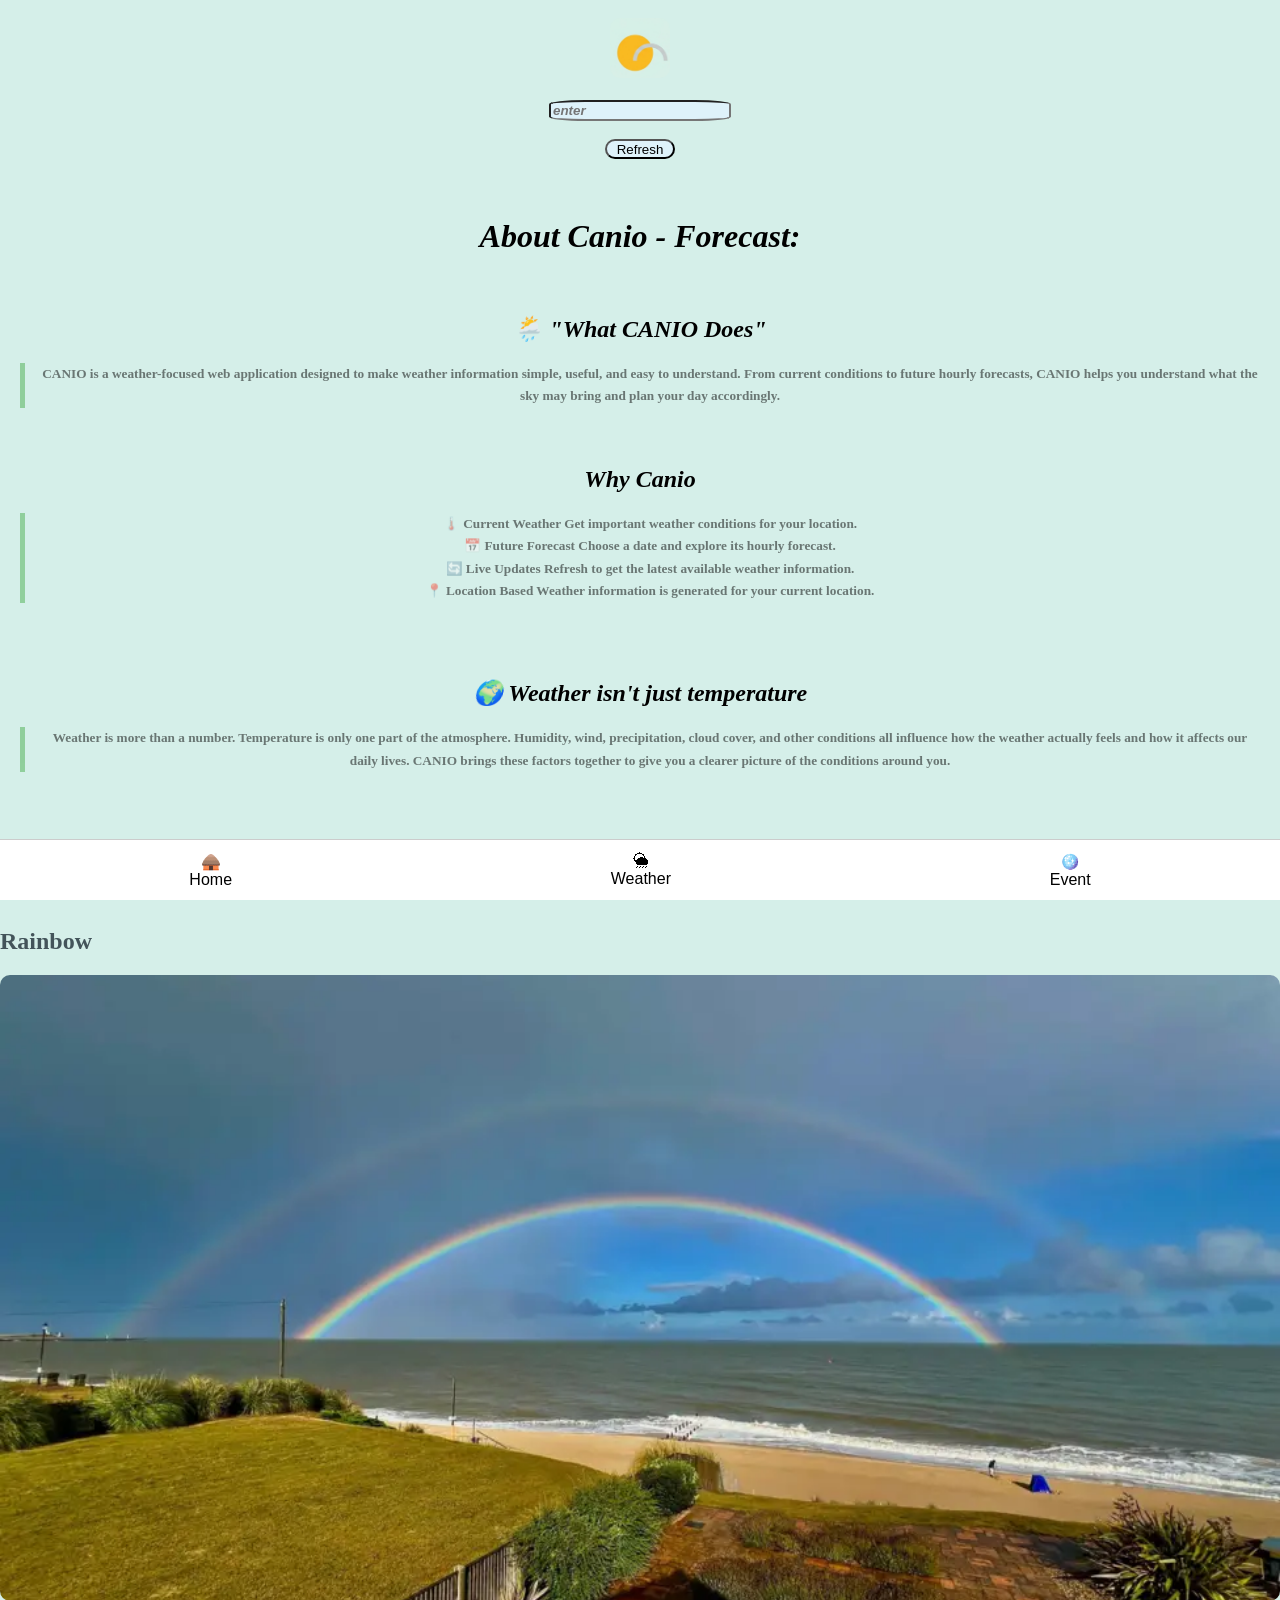
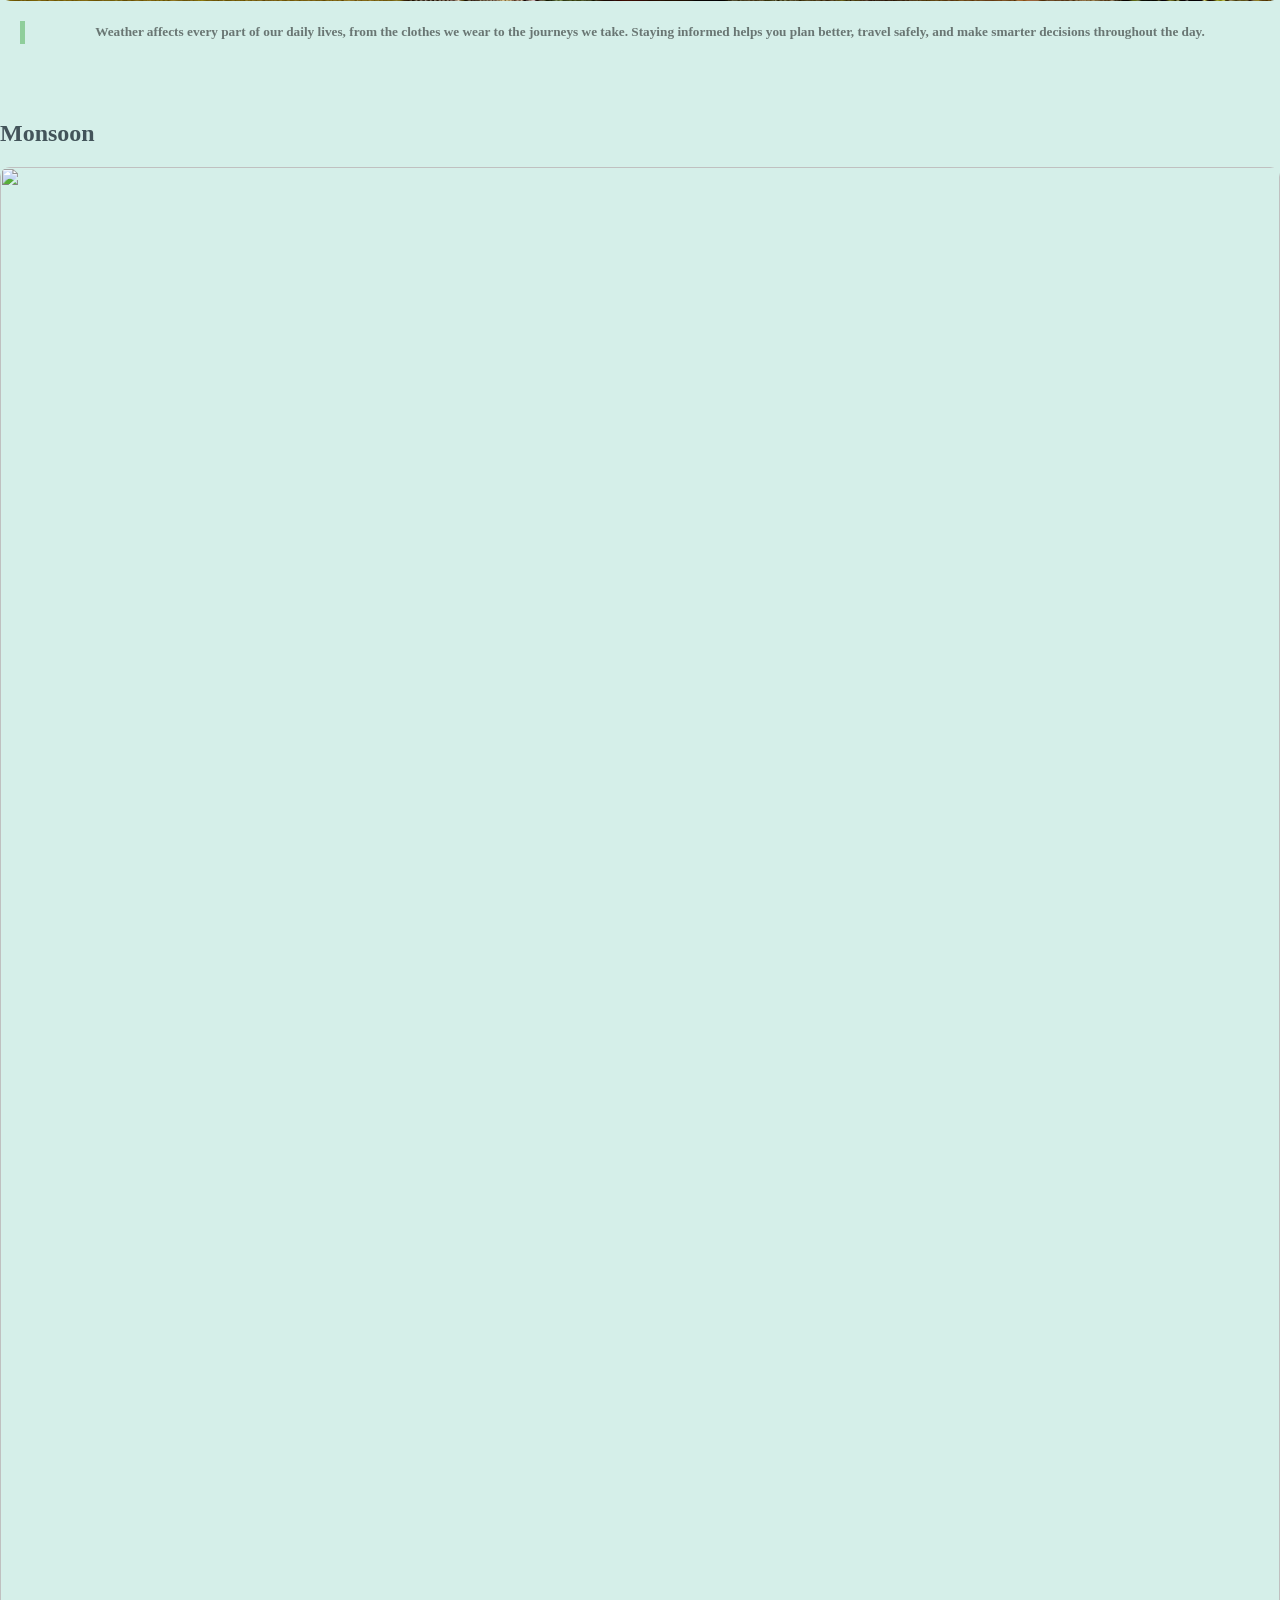
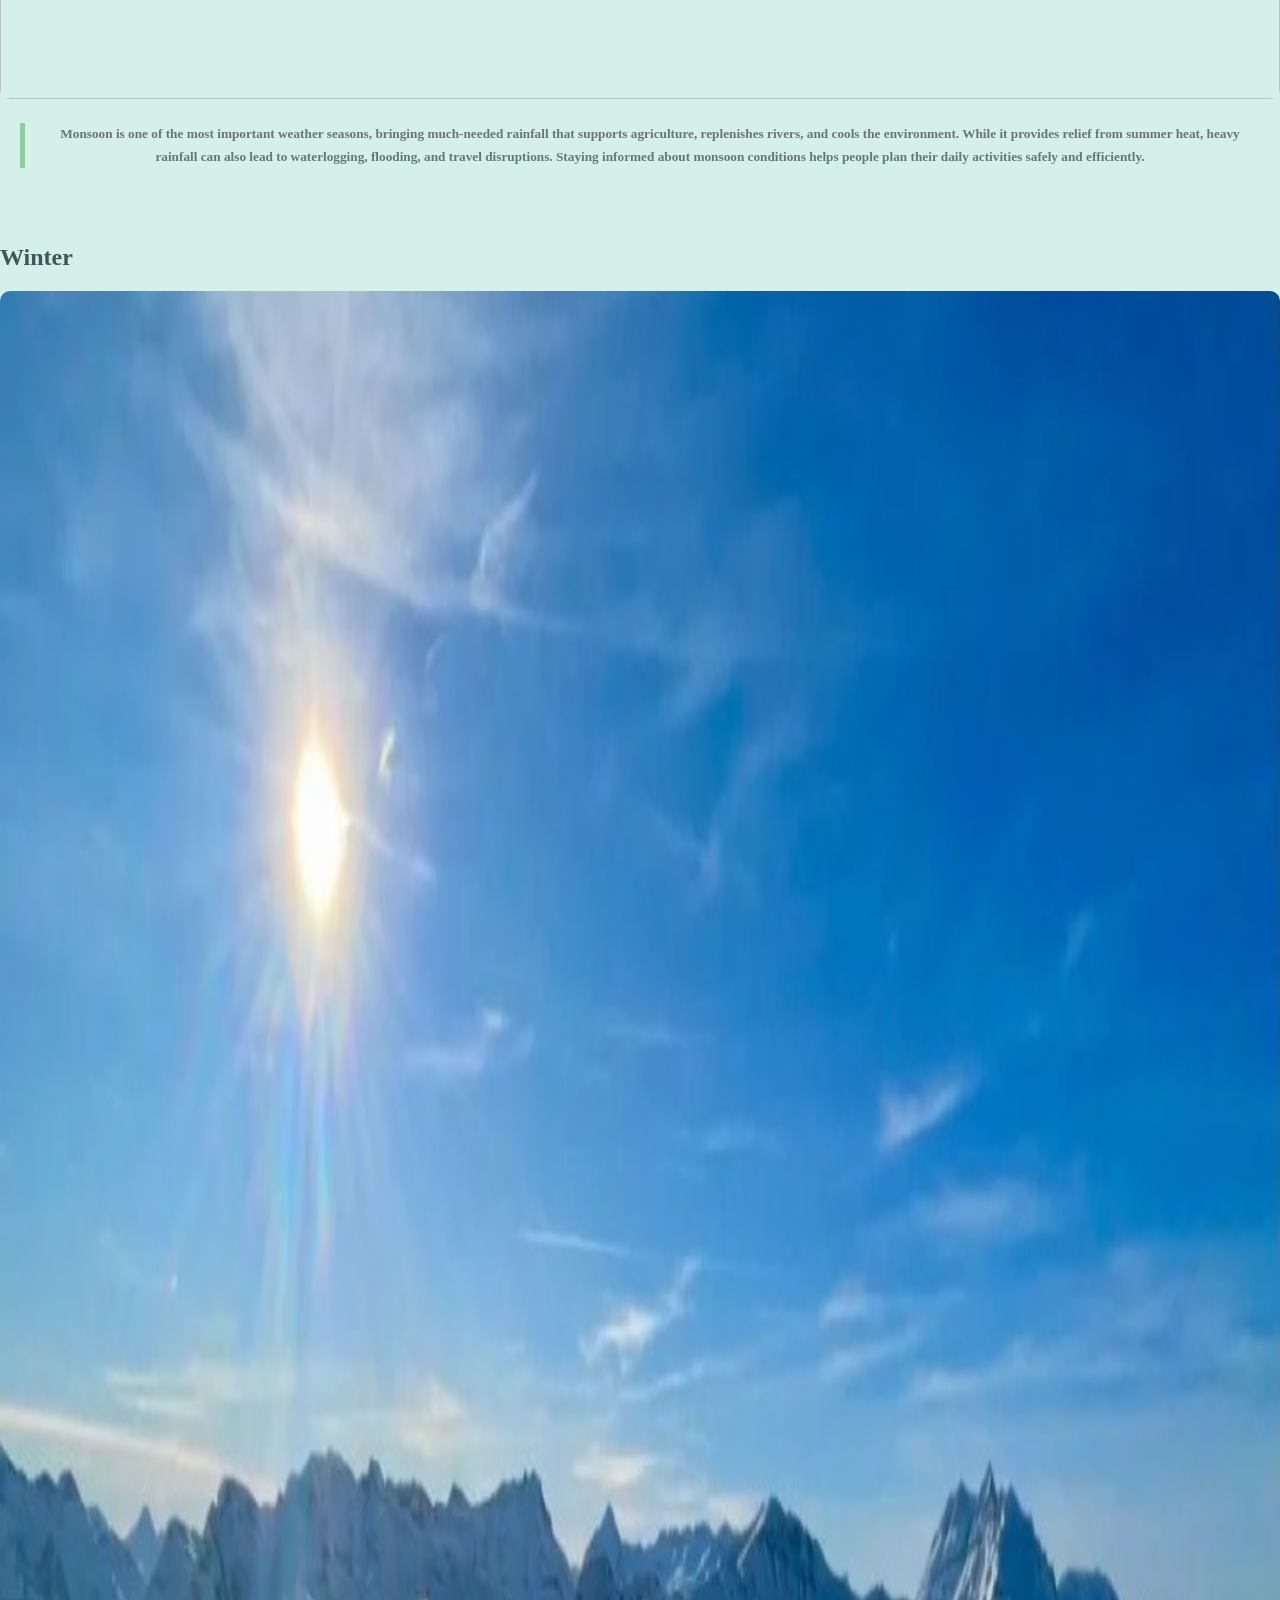
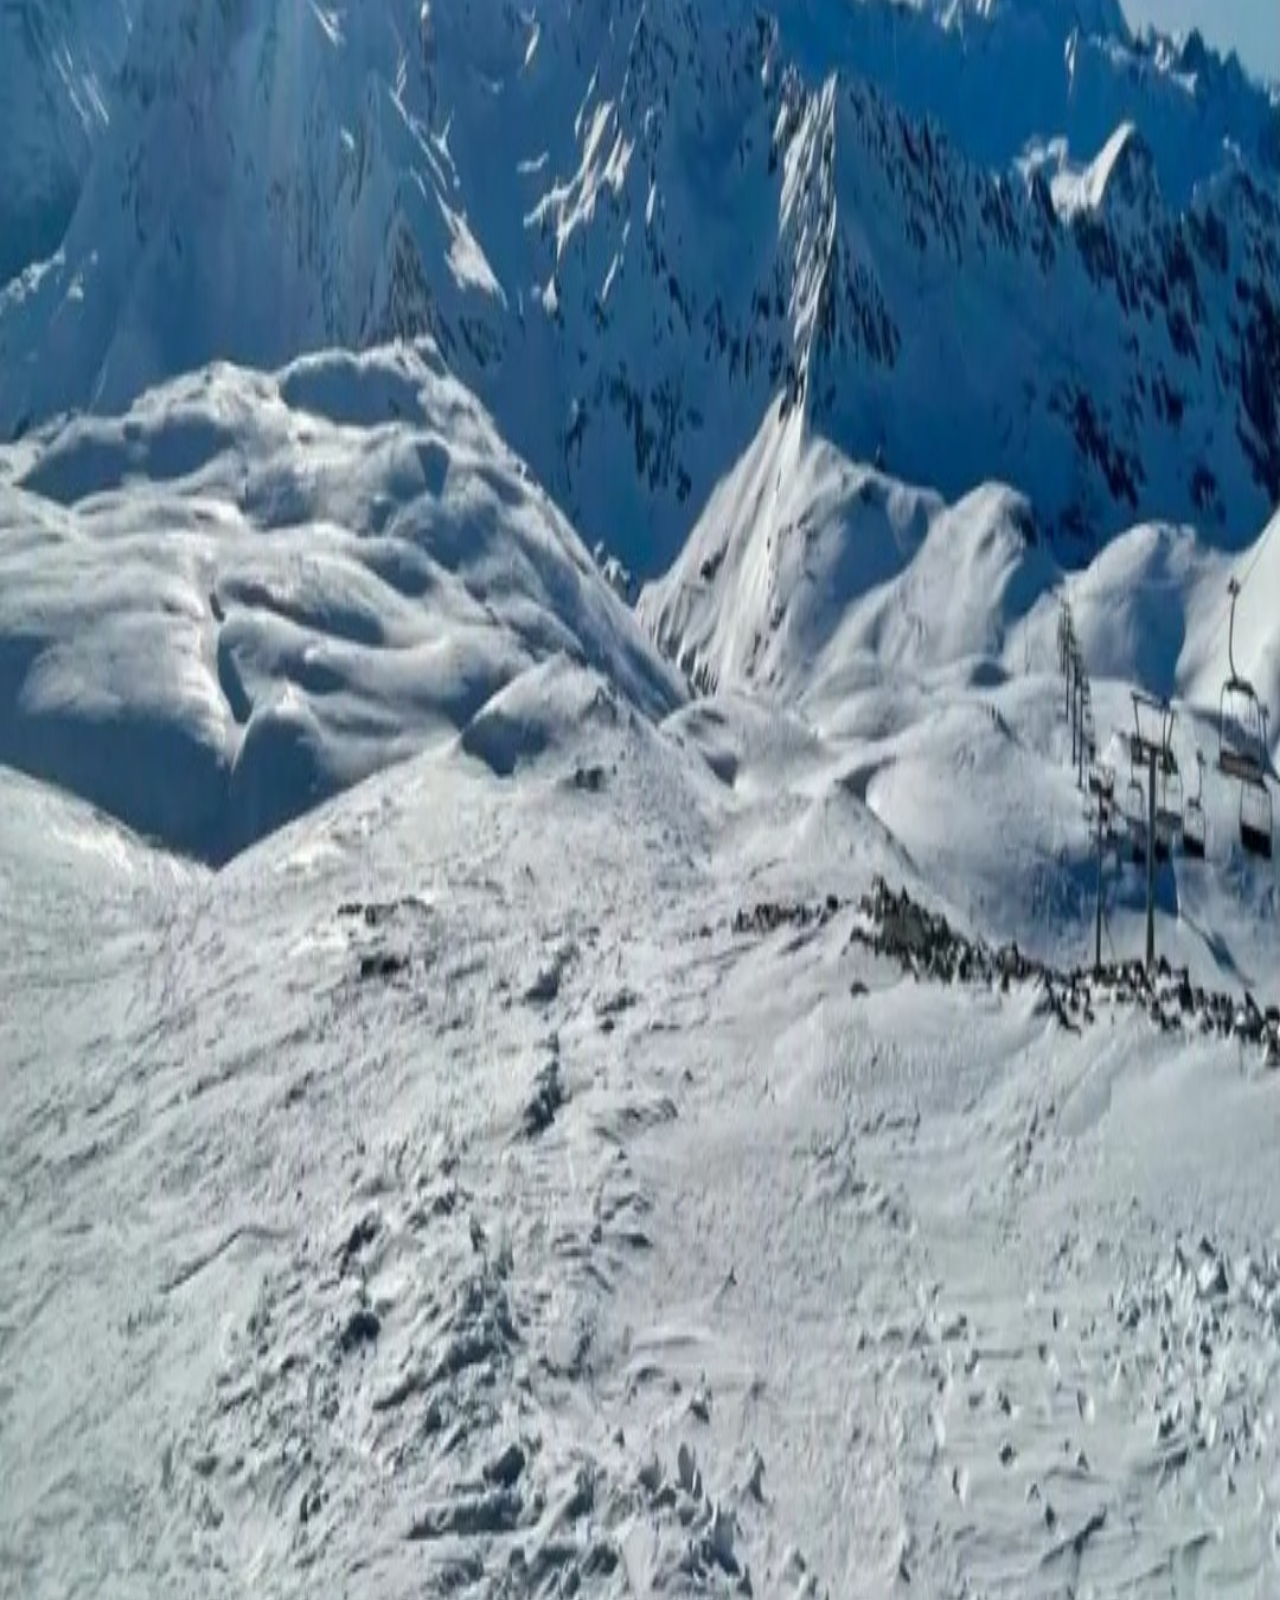
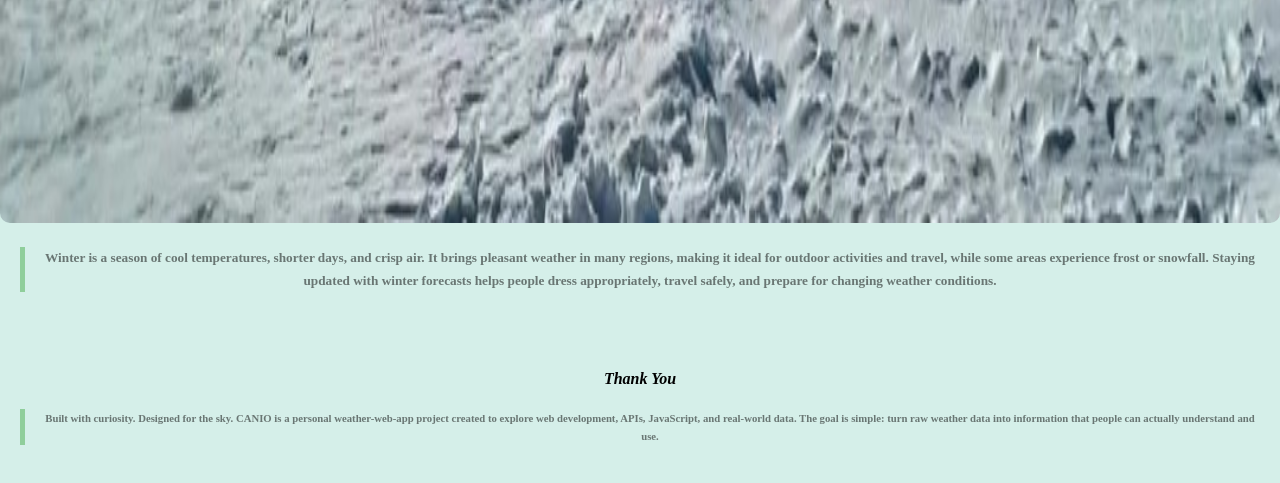
==== About.html @ 6ca68a66 "Add files via upload" ====
<!DOCTYPE html>
<html>

<head>
  <meta charset="UTF-8">
  <meta name="viewport" content="width=device-width, initial-scale=1">
  <title>Canio - ForeCast</title>
  <link rel="stylesheet" href="CSS1.css">
</head>
<body class="body001">
  <div class="border002">
    <br><img src="logo.png" class="logo"><br><br>
    <input type="text" id="username" placeholder="enter" class="a23"><br><br>
    <button onclick="getName()" class="a22">Refresh</button>
    <h2 id="message"></h2><br>
    <h1 style="font-style:italic;">About Canio - Forecast:</h1>
    <br>
    <h2 style="font-style:italic;">🌦️ "What CANIO Does"</h2>
    <h5>CANIO is a weather-focused web application designed to make weather information simple, useful, and easy to understand. From current conditions to future hourly forecasts, CANIO helps you understand what the sky may bring and plan your day accordingly.</h5><br>
    <h2 style="font-style:italic;">Why Canio</h2>
    <h5>
      🌡️ Current Weather
      Get important weather conditions for your location.<br>
      📅 Future Forecast
      Choose a date and explore its hourly forecast.<br>
      🔄 Live Updates
      Refresh to get the latest available weather information.<br>
      📍 Location Based
      Weather information is generated for your current location.</h5><br><br>
    <h2 style="font-style:italic;">🌍 Weather isn't just temperature</h2>
    <h5>Weather is more than a number.
    
    Temperature is only one part of the atmosphere. Humidity, wind, precipitation, cloud cover, and other conditions all influence how the weather actually feels and how it affects our daily lives. CANIO brings these factors together to give you a clearer picture of the conditions around you.</h5>
    <br><h1 style="font-style:italic;">Don't take risk? always first check weather</h1><br>
    <h2 class="a3">Rainbow</h2>
    <img src="pic.png" class="a2 a5">
    <h5>Weather affects every part of our daily lives, from the clothes we wear to the journeys we take. Staying informed helps you plan better, travel safely, and make smarter decisions throughout the day.</h5><br><br>
    <h2 class="a3">Monsoon</h2>
    <img src="pic2.jpg" class="a4">
    <h5>Monsoon is one of the most important weather seasons, bringing much-needed rainfall that supports agriculture, replenishes rivers, and cools the environment. While it provides relief from summer heat, heavy rainfall can also lead to waterlogging, flooding, and travel disruptions. Staying informed about monsoon conditions helps people plan their daily activities safely and efficiently.</h5>
    <br><br>
    <h2 class="a3">Winter</h2>
    <img src="Winter.jpeg" class="a4">
    <h5>Winter is a season of cool temperatures, shorter days, and crisp air. It brings pleasant weather in many regions, making it ideal for outdoor activities and travel, while some areas experience frost or snowfall. Staying updated with winter forecasts helps people dress appropriately, travel safely, and prepare for changing weather conditions.</h5>
    <br><br>
    <h4 style="font-style:italic">Thank You</h4>
    <h6>Built with curiosity. Designed for the sky.
      CANIO is a personal weather-web-app project created to explore web development, APIs, JavaScript, and real-world data. The goal is simple: turn raw weather data into information that people can actually understand and use.</h6>
    <br>
  </div>
  <div class="bottom-nav">
    <button onclick="redirectstarterpage()">🛖<br> Home</button>
    <button onclick="redirecthomepage()">🌦 <br>Weather</button>
    <button onclick="redirecteventpage()">🪩 <br>Event</button>
</div>
</body>
<script src="JS1.js"></script>
<script src="functions.js"></script>
</html>
---- CSS1.css ----
.border002{
  border-radius: 5px;
  border-left: 10px none grey;
  border-right: 10px none grey;
  border-top: 10px none #60648C;
  border-bottom: 10px none #60648C;
  min-height: 100vh;
  text-align: center;
}
.body002 {
  min-height: 100vh;
  transition: background 0.8s ease;
}

.sunny {
  background: linear-gradient(135deg, #FFD54F, #64B5F6);
}

.cloudy {
  background: linear-gradient(135deg, #B0BEC5, #78909C);
}

.rainy {
  background: linear-gradient(135deg, #37474F, #607D8B);
}

.storm {
  background: linear-gradient(135deg, #212121, #424242);
}

.snow {
  background: linear-gradient(135deg, #E3F2FD, #FFFFFF);
}

.night {
  background: linear-gradient(135deg, #0F172A, #1E293B);
}
input{
  border-radius: 5px;
}
button{
  border-radius: 10px;
}
.logo{
  width: 60px;
  height: 60px;
  border-radius: 10px;
}
h5{
  opacity: 0.5;
  border-left: 5px solid #4CAF50;
  padding-left: 15px;
  margin: 20px;
  line-height: 1.7;
}
h6{
  opacity: 0.5;
  border-left: 5px solid #4CAF50;
  padding-left: 15px;
  margin: 20px;
  line-height: 1.7;
}
.a2{
  height: 20%;
  width: 100%;
  object-fit:cover;
  display: block;
}
.a3{
  font-weight: bold;
  text-align: left;
  color: #43545A;
}
.a4{
  height: 100%;
  width: 100%;
  border-radius: 10px;
}
.bottom-nav {
    position: fixed;
    bottom: 0;
    left: 0;
    width: 100%;

    display: flex;
    justify-content: space-around;
    align-items: center;

    height: 60px;
    background: white;
    border-top: 1px solid #ccc;
}

.bottom-nav button {
    background: none;
    border: none;
    font-size: 16px;
}
.a5{
  border-radius: 10px;
}










.border001{  
  border-left:  7px #D5EFE9;  
  border-right:  7px #D5EFE9;  
  border-bottom:  7px #D5EFE9;  
  border-top: 7px #D5EFE9;  
  border-radius: 5px;  
  min-height: 400px;  
  min-width: 350px;  
  border-style: ridge ;  
  text-align: center;  
  border-width: 10px;  
}  


.body001 {
    margin: 0;
    min-height: 100vh;
    display: flex;
    justify-content: center;
    align-items: center
    padding-top: 20px;
    padding-bottom: 90px;
    box-sizing: border-box;
    background-color: #D5EFE9;
}


.body0010 {  
    margin: 0;  
    min-height: 100vh;  
    display: flex;
    justify-content: center;  
    align-items: center;  
    background-color: #D5EFE9;  
}  
.img001{  
  text-align: center;  
}  
.a10{  
  font-style: italic;  
  opacity: 50%;  
}  
.a7{  
  height: 30px;  
  width: 300px;  
  font-family: "Trebuchet MS", cursive;  
} 
.border003{
border-left:  7px #D5EFE9;  
  border-right:  7px #D5EFE9;  
  border-bottom:  7px #D5EFE9;  
  border-top: 7px #D5EFE9;  
  border-radius: 5px;  
  height: 100%;  
  width: 100%;  
  border-style: ridge ;  
  text-align: center;  
  border-width: 10px;  
}
.a21{
  height: 30px;
  width: 300px;
  font-family: "Trebuchet MS", cursive;
  animation: glow 2s infinite alternate;
}

@keyframes glow {
    from {
        box-shadow: 0 0 10px #4CAF50;
    }

    to {
        box-shadow:
            0 0 20px #4CAF50,
            0 0 40px #4CAF50,
            0 0 60px #4CAF50;
    }
} 
.a22{
  border-right: 15%;
  background-color:#DEF2FA;
  height: 20px;
  width: 70px;
}
.a23{
  background-color:#DEF2FA;
  border-radius: 20%;
  font-style: italic;
  font-weight: bold;
}
.event-body {
    min-height: 100vh;
    margin: 0;

    background: linear-gradient(
        135deg,
        #FF9933,
        #FFFFFF 45%,
        #FFFFFF 55%,
        #138808
    );
}
/* =========================
   CANIO WEATHER HOME
========================= */

.weather-card {
    width: min(92%, 500px);
    margin: 0 auto;
    padding: 25px;
    box-sizing: border-box;
    text-align: center;
}


/* LOGO */

.weather-logo {
    width: 75px;
    height: 75px;
    align-items: center;

    border-radius: 20px;

    box-shadow:
        0 5px 20px rgba(0, 0, 0, 0.15);
}


.canio-title {
    margin: 8px 0 0;

    font-size: 32px;

    letter-spacing: 3px;
}


.subtitle {
    opacity: 0.6;

    margin-top: 5px;
}


/* REFRESH */

.refresh-button {
    margin-top: 15px;

    padding: 12px 25px;

    border: none;

    border-radius: 25px;

    background: #ffffff;

    font-size: 15px;

    font-weight: bold;

    cursor: pointer;

    box-shadow:
        0 5px 15px rgba(0, 0, 0, 0.12);

    transition: 0.25s;
}


.refresh-button:hover {
    transform: translateY(-3px);

    box-shadow:
        0 8px 20px rgba(0, 0, 0, 0.18);
}


/* MAIN WEATHER */

.main-weather {
    margin-top: 35px;

    padding: 25px;

    border-radius: 25px;

    background: rgba(255, 255, 255, 0.55);
}


.current-label {
    font-size: 12px;

    letter-spacing: 2px;

    opacity: 0.55;
}


.main-temperature {
    font-size: 38px;

    margin: 10px 0;
}


.feels-like {
    opacity: 0.65;

    font-size: 16px;
}


/* WEATHER BOXES */

.weather-grid {

    display: grid;

    grid-template-columns: 1fr 1fr;

    gap: 15px;

    margin-top: 20px;
}


.weather-box {

    padding: 20px 10px;

    border-radius: 20px;

    background: rgba(255, 255, 255, 0.6);

    box-shadow:
        0 5px 15px rgba(0, 0, 0, 0.08);
}


.weather-icon {
    font-size: 30px;
}


.weather-label {

    margin: 8px 0 4px;

    opacity: 0.6;
}


.weather-box h3 {

    margin: 0;

    font-size: 18px;
}


/* FUTURE WEATHER */

.future-section {

    margin-top: 25px;

    padding: 22px;

    border-radius: 25px;

    background: rgba(255, 255, 255, 0.55);
}


.future-section h2 {
    margin-top: 0;
}


.future-section p {

    opacity: 0.6;

    line-height: 1.5;
}


.future-button {

    padding: 12px 20px;

    border: none;

    border-radius: 20px;

    background: #ffffff;

    font-weight: bold;

    cursor: pointer;
}


/* MOBILE */

@media (max-width: 500px) {

    .weather-card {

        width: 88%;

        padding: 20px;

        margin-top: 15px;
    }

    .main-temperature {

        font-size: 32px;
    }

}
/* =========================
   FUTURE WEATHER DROPDOWN
========================= */

.future-select {
    width: 100%;
    padding: 14px 18px;

    margin-top: 12px;

    border: none;
    border-radius: 18px;

    background: rgba(255, 255, 255, 0.85);

    font-size: 16px;
    font-weight: bold;

    color: #334155;

    outline: none;

    box-shadow:
        0 5px 15px rgba(0, 0, 0, 0.10);

    cursor: pointer;

    transition: 0.25s;
}

.future-select:hover {
    transform: translateY(-2px);

    box-shadow:
        0 8px 20px rgba(0, 0, 0, 0.15);
}

.future-select:focus {
    box-shadow:
        0 0 0 3px rgba(76, 175, 80, 0.25),
        0 8px 20px rgba(0, 0, 0, 0.12);
}

.future-select option {
    background: white;
    color: #334155;
    font-weight: bold;
}


/* FUTURE WEATHER RESULT */

.future-weather {
    margin-top: 18px;
}

.future-weather:empty {
    display: none;
}

.future-weather-card {
    padding: 18px;

    border-radius: 20px;

    background: rgba(255, 255, 255, 0.75);

    box-shadow:
        0 5px 15px rgba(0, 0, 0, 0.08);

    animation: futureAppear 0.3s ease;
}

.future-weather-card h3 {
    margin-top: 0;
    margin-bottom: 12px;
}

.future-weather-card p {
    margin: 8px 0;
    opacity: 0.8;
}

@keyframes futureAppear {

    from {
        opacity: 0;
        transform: translateY(8px);
    }

    to {
        opacity: 1;
        transform: translateY(0);
    }

}
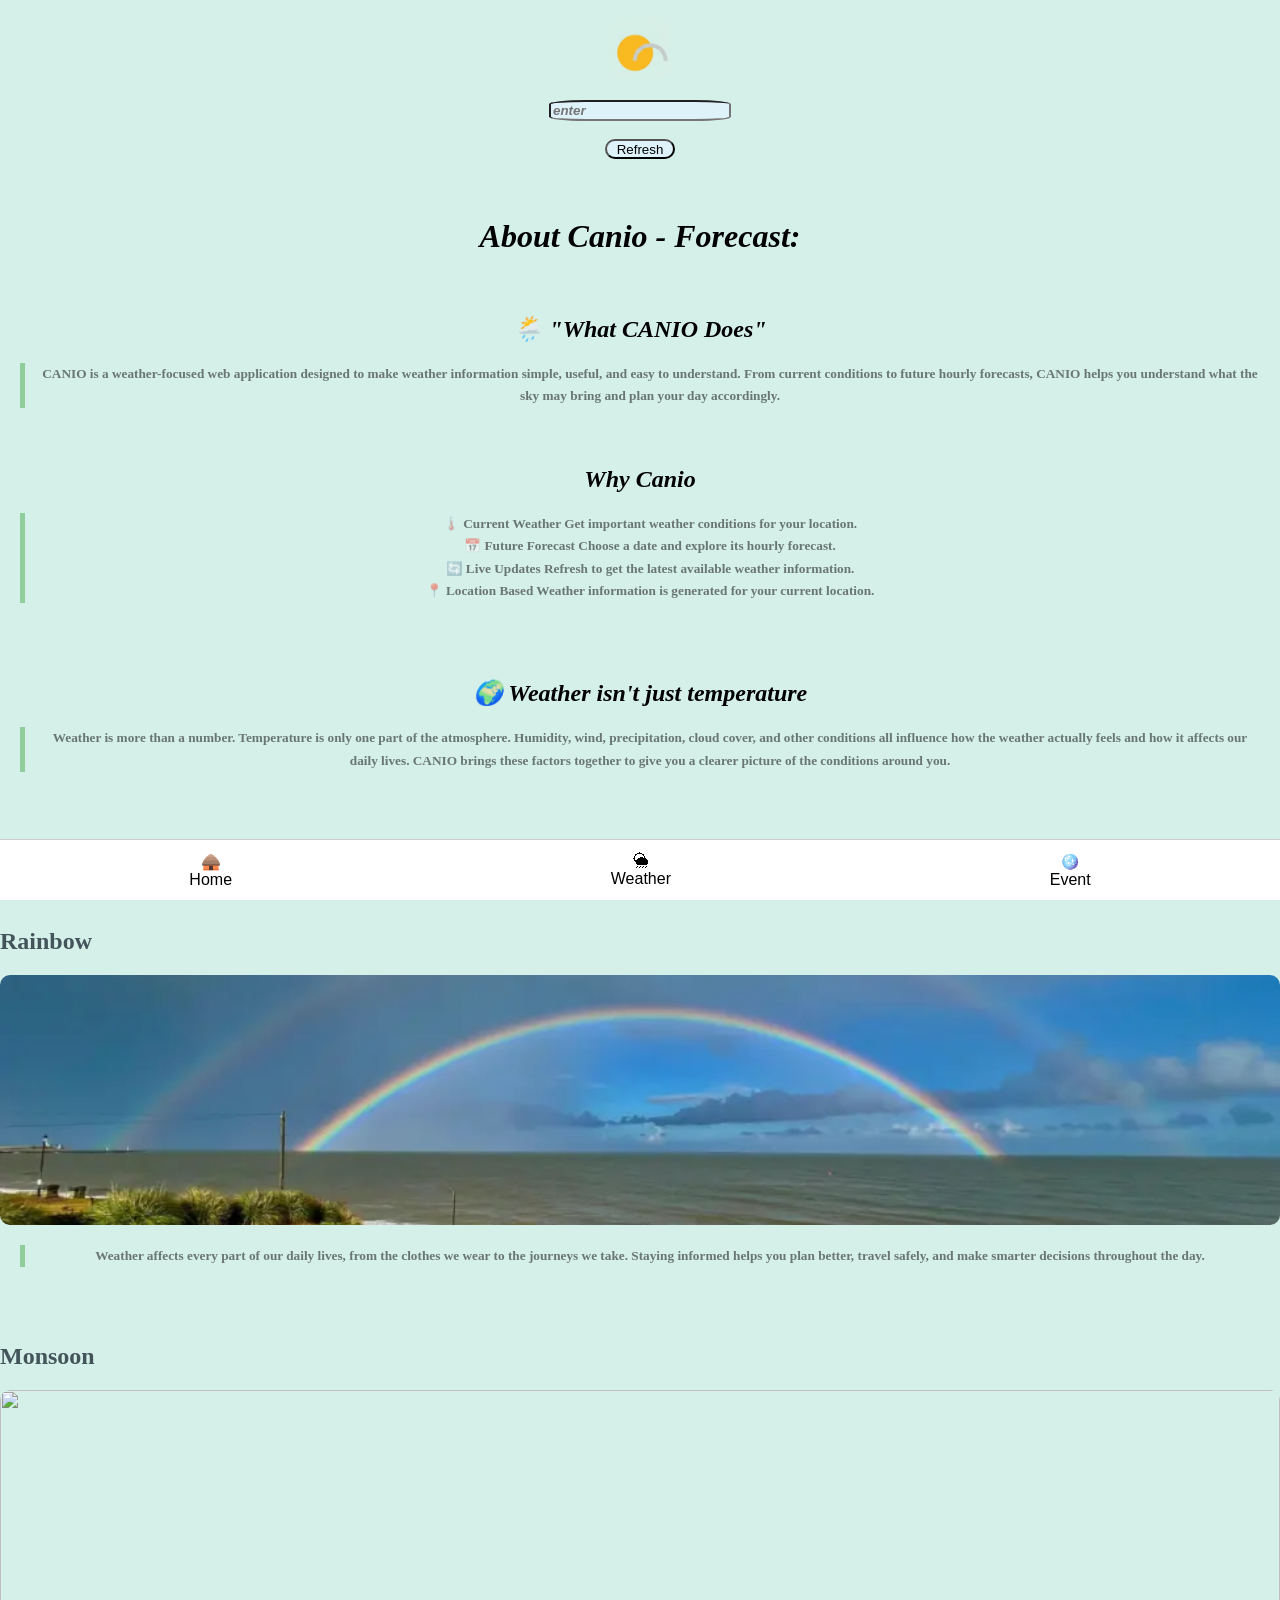
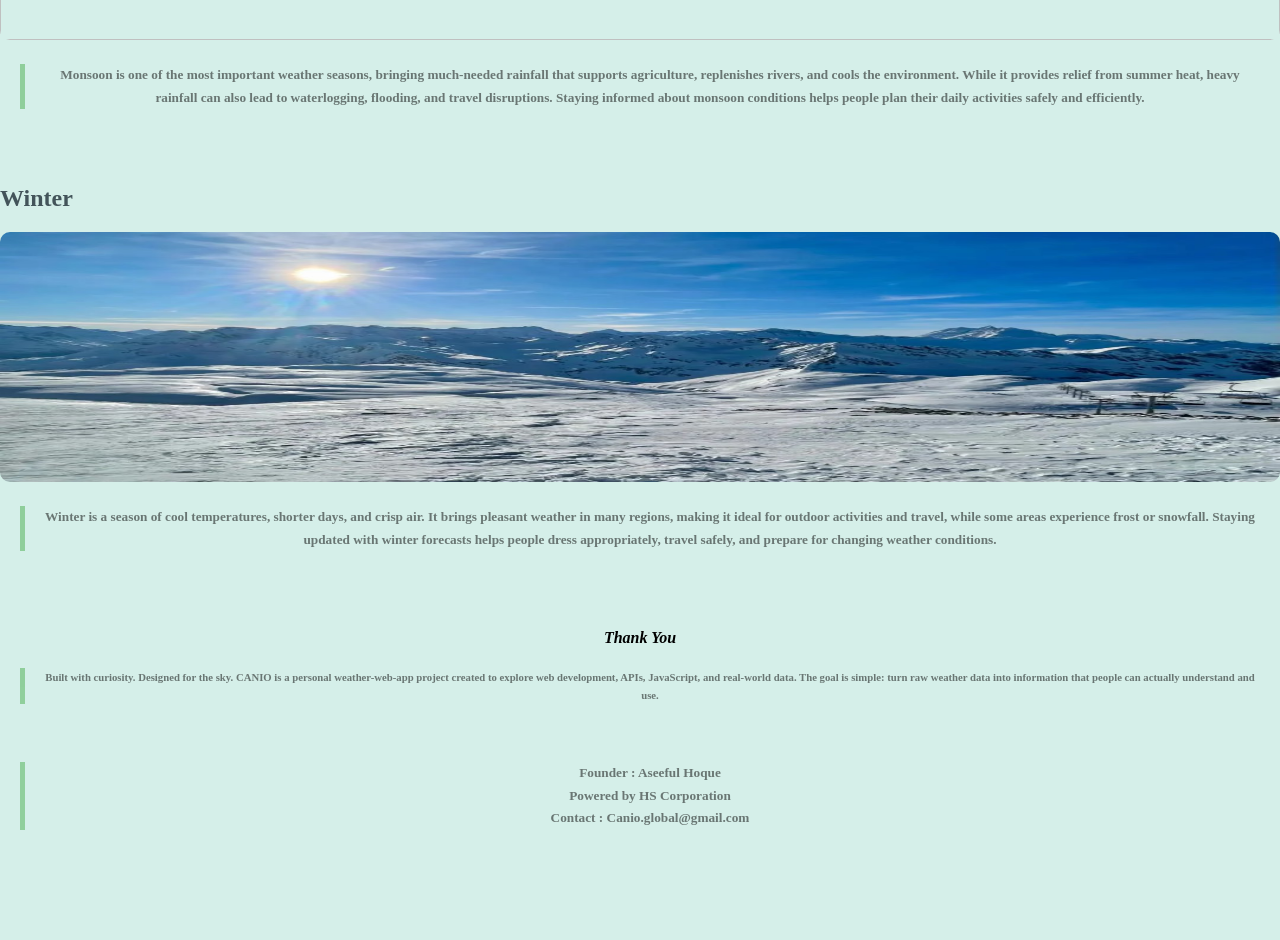
==== commit 038bde2a: "Founder info FOUNDER INFO ADDED IN ABOUT SECTION LAST PAGE" ====
--- a/About.html
+++ b/About.html
@@ -47,6 +47,7 @@
     <h6>Built with curiosity. Designed for the sky.
       CANIO is a personal weather-web-app project created to explore web development, APIs, JavaScript, and real-world data. The goal is simple: turn raw weather data into information that people can actually understand and use.</h6>
     <br>
+      <h5>Founder : Aseeful Hoque<br> Powered by HS Corporation<br>Contact : Canio.global@gmail.com</h5>
   </div>
   <div class="bottom-nav">
     <button onclick="redirectstarterpage()">🛖<br> Home</button>
@@ -56,4 +57,4 @@
 </body>
 <script src="JS1.js"></script>
 <script src="functions.js"></script>
-</html>+</html>
--- a/CSS1.css
+++ b/CSS1.css
@@ -61,7 +61,7 @@
   line-height: 1.7;
 }
 .a2{
-  height: 20%;
+  height: 250px;
   width: 100%;
   object-fit:cover;
   display: block;
@@ -72,7 +72,7 @@
   color: #43545A;
 }
 .a4{
-  height: 100%;
+  height: 250px;
   width: 100%;
   border-radius: 10px;
 }
@@ -529,4 +529,4 @@
         transform: translateY(0);
     }
 
-}+}
